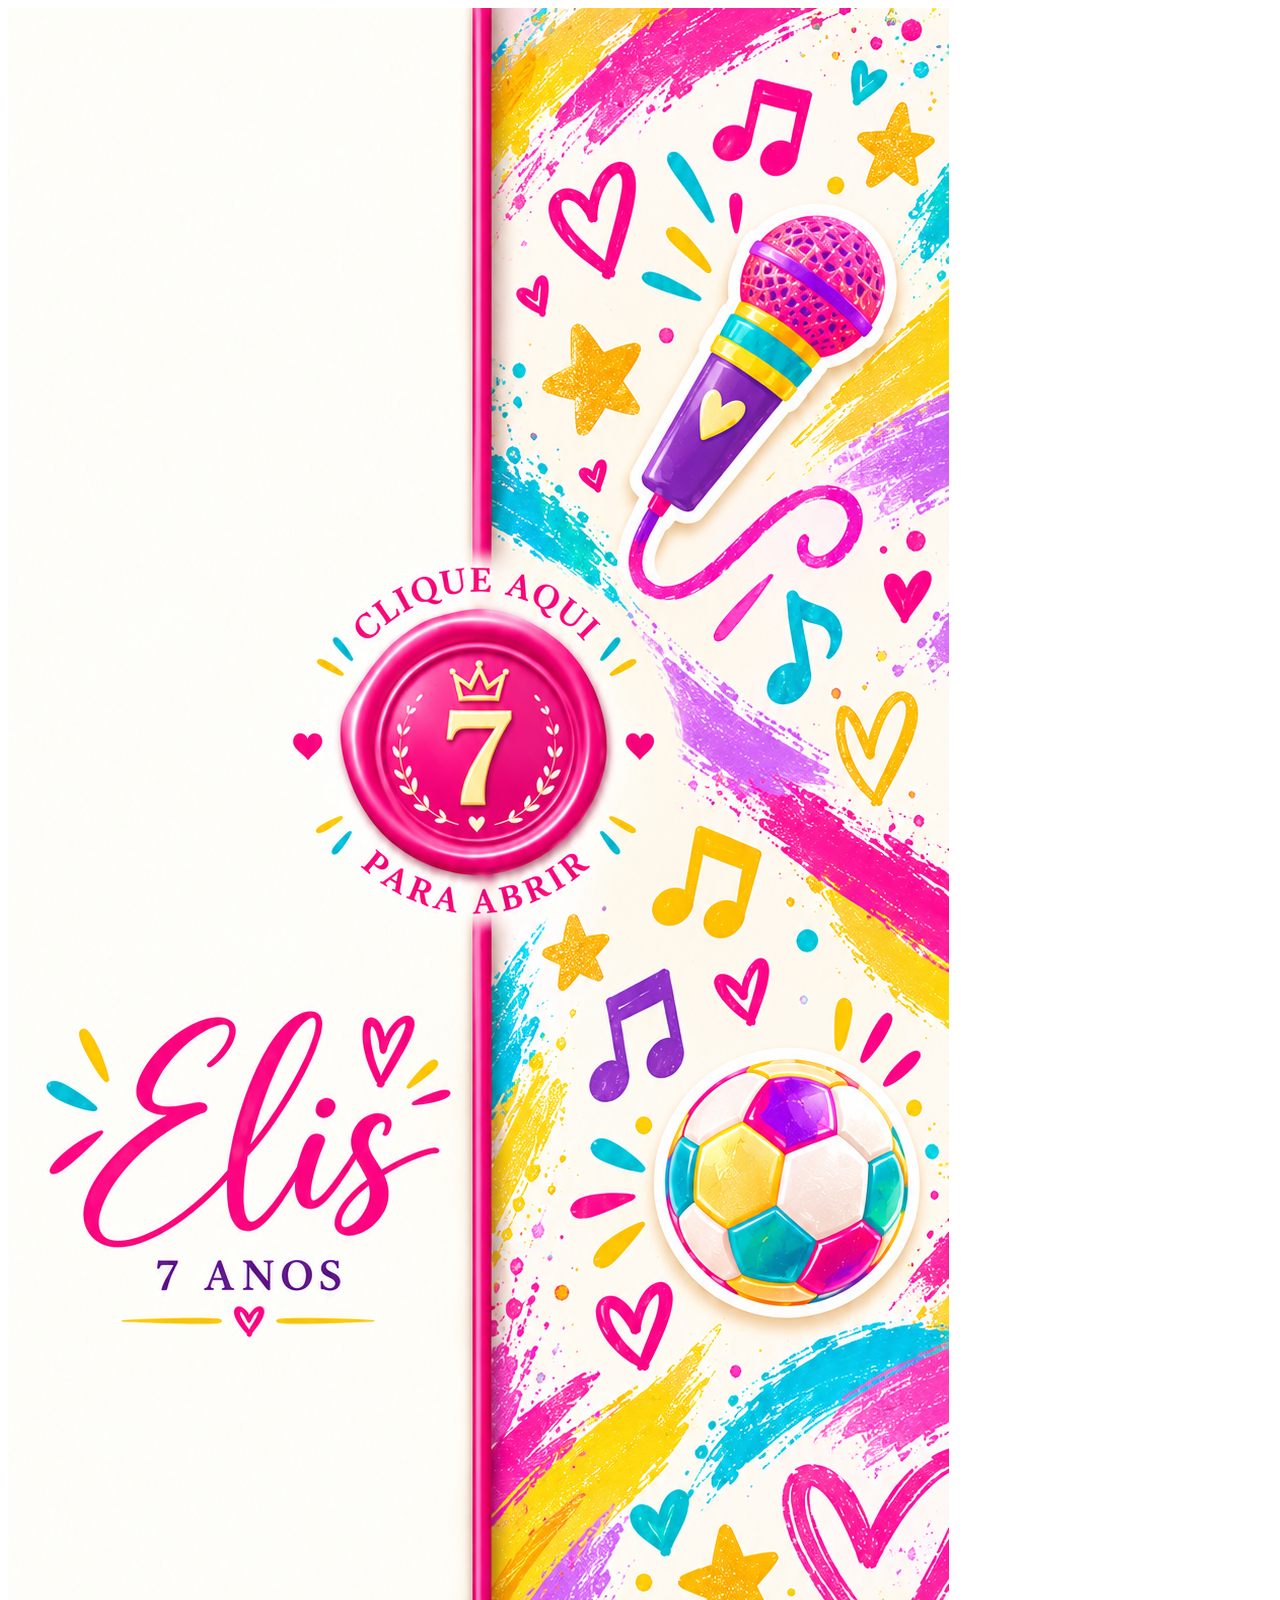
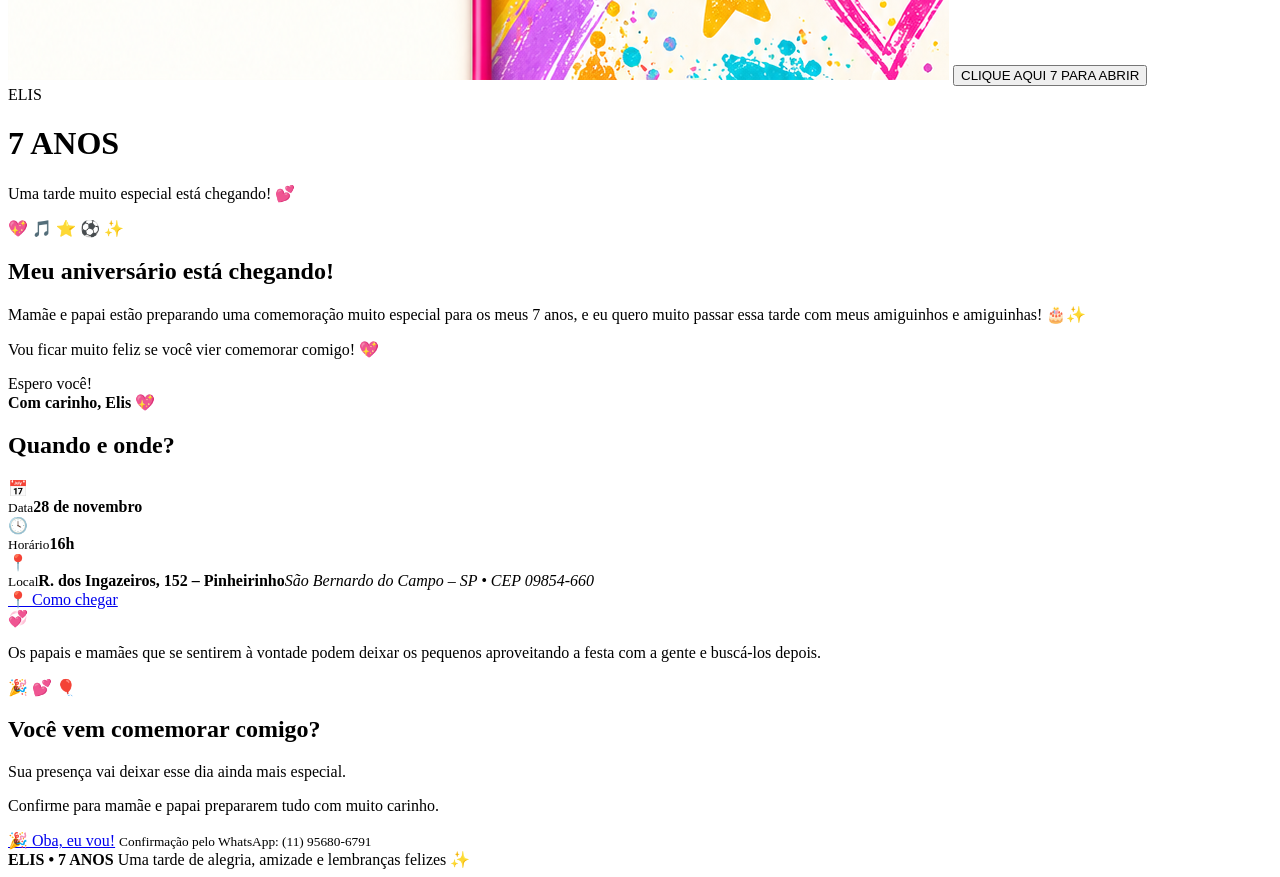
==== index.html @ 86d49a99 "Add files via upload" ====
<!doctype html>
<html lang="pt-BR">
<head>
<meta charset="utf-8">
<meta name="viewport" content="width=device-width, initial-scale=1">
<meta name="theme-color" content="#f2298a">
<title>Elis 7 anos 💖</title>
<meta name="description" content="Convite de aniversário da Elis - 7 anos">
<link rel="preconnect" href="https://fonts.googleapis.com">
<link rel="preconnect" href="https://fonts.gstatic.com" crossorigin>
<link href="https://fonts.googleapis.com/css2?family=Baloo+2:wght@500;600;700;800&family=Nunito:wght@400;600;700;800&display=swap" rel="stylesheet">
<link rel="stylesheet" href="styles.css">
</head>
<body class="locked">

<section id="envelope" class="envelope">
  <div class="cover-panel">
    <img src="capa-elis.png" alt="Capa do convite da Elis">
    <button id="openInvite" class="open-seal" aria-label="Abrir convite">
      <span class="seal-small">CLIQUE AQUI</span>
      <span class="seal-circle">7</span>
      <span class="seal-small">PARA ABRIR</span>
    </button>
  </div>
</section>

<div id="invite" class="invite" aria-hidden="true">
  <header class="inside-hero">
    <div class="paint paint1"></div>
    <div class="paint paint2"></div>
    <div class="inside-copy">
      <span class="mini">ELIS</span>
      <h1>7 ANOS</h1>
      <p>Uma tarde muito especial está chegando! 💕</p>
    </div>
  </header>

  <main>
    <section class="section">
      <div class="card intro">
        <div class="emoji-row">💖 🎵 ⭐ ⚽ ✨</div>
        <h2>Meu aniversário está chegando!</h2>
        <p>Mamãe e papai estão preparando uma comemoração muito especial para os meus 7 anos, e eu quero muito passar essa tarde com meus amiguinhos e amiguinhas! 🎂✨</p>
        <p class="strong">Vou ficar muito feliz se você vier comemorar comigo! 💖</p>
        <p class="signature">Espero você!<br><b>Com carinho, Elis 💖</b></p>
      </div>
    </section>

    <section class="section soft" id="local">
      <div class="section-wrap">
        <h2>Quando e onde?</h2>
        <div class="info-grid">
          <div class="info"><span>📅</span><div><small>Data</small><b>28 de novembro</b></div></div>
          <div class="info"><span>🕓</span><div><small>Horário</small><b>16h</b></div></div>
          <div class="info full"><span>📍</span><div><small>Local</small><b>R. dos Ingazeiros, 152 – Pinheirinho</b><em>São Bernardo do Campo – SP • CEP 09854-660</em></div></div>
        </div>
        <a class="action turquoise" href="https://www.google.com/maps/search/?api=1&query=R.%20dos%20Ingazeiros%2C%20152%20-%20Pinheirinho%2C%20S%C3%A3o%20Bernardo%20do%20Campo%20-%20SP%2C%2009854-660" target="_blank" rel="noopener">📍 Como chegar</a>
      </div>
    </section>

    <section class="section">
      <div class="parents-card">
        <span>💞</span>
        <p>Os papais e mamães que se sentirem à vontade podem deixar os pequenos aproveitando a festa com a gente e buscá-los depois.</p>
      </div>
    </section>

    <section class="section confirm" id="confirmacao">
      <div class="card confirm-card">
        <div class="emoji-row">🎉 💕 🎈</div>
        <h2>Você vem comemorar comigo?</h2>
        <p>Sua presença vai deixar esse dia ainda mais especial.</p>
        <p>Confirme para mamãe e papai prepararem tudo com muito carinho.</p>
        <a class="action whatsapp" href="https://wa.me/5511956806791?text=Ol%C3%A1%21%20Estou%20confirmando%20minha%20presen%C3%A7a%20no%20anivers%C3%A1rio%20de%207%20anos%20da%20Elis%2C%20dia%2028/11%20%C3%A0s%2016h.%20%F0%9F%92%95%F0%9F%8E%89" target="_blank" rel="noopener">🎉 Oba, eu vou!</a>
        <small class="wa-note">Confirmação pelo WhatsApp: (11) 95680-6791</small>
      </div>
    </section>
  </main>

  <footer>
    <b>ELIS • 7 ANOS</b>
    <span>Uma tarde de alegria, amizade e lembranças felizes ✨</span>
  </footer>
</div>

<script src="script.js"></script>
</body>
</html>
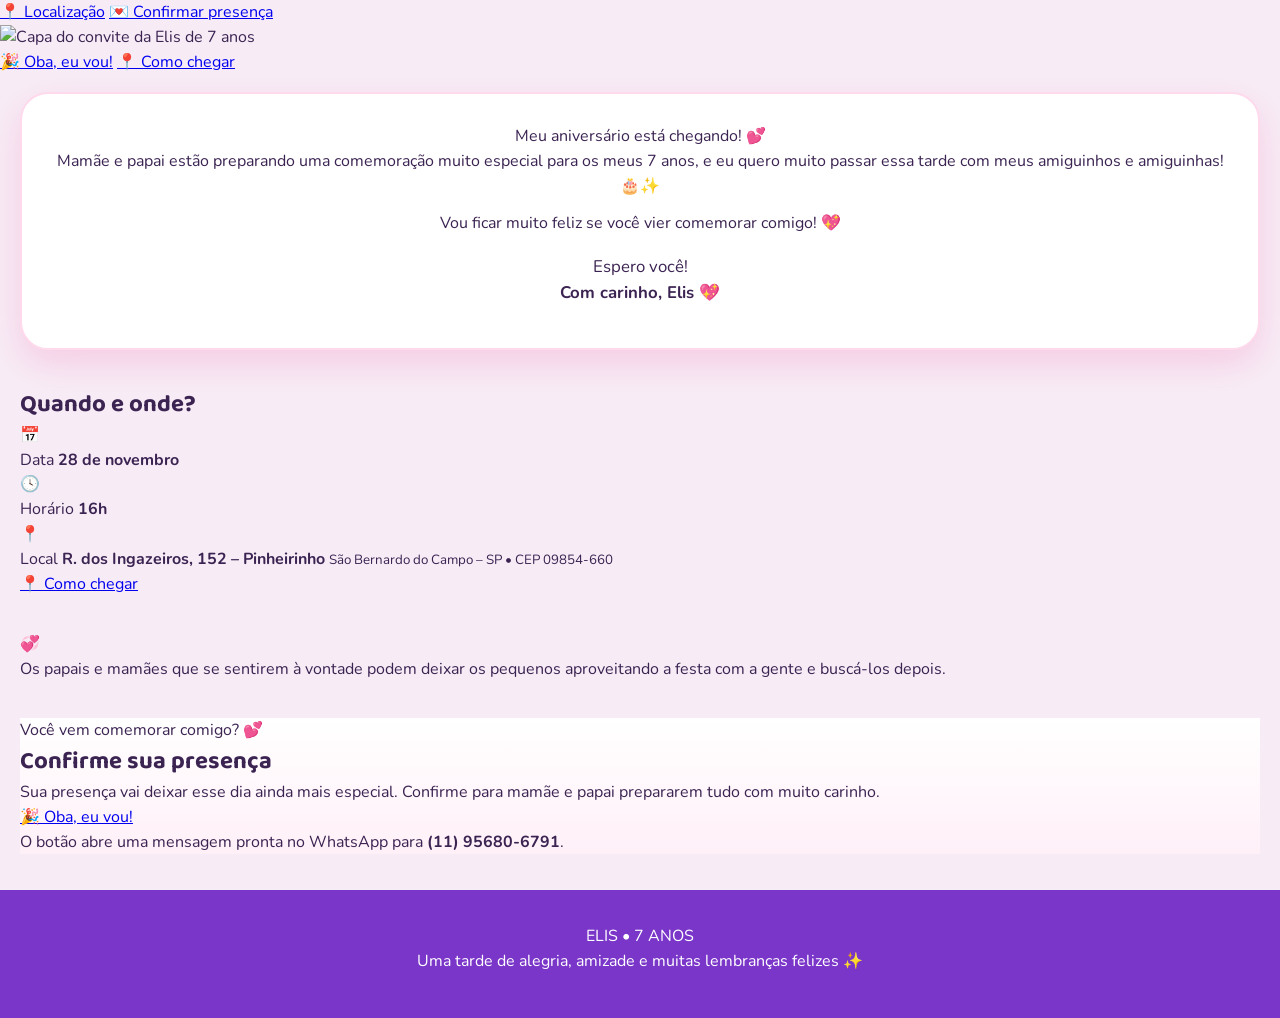
==== commit a7142d55: "Add files via upload" ====
--- a/index.html
+++ b/index.html
@@ -1,88 +1,121 @@
 <!doctype html>
 <html lang="pt-BR">
 <head>
-<meta charset="utf-8">
-<meta name="viewport" content="width=device-width, initial-scale=1">
-<meta name="theme-color" content="#f2298a">
-<title>Elis 7 anos 💖</title>
-<meta name="description" content="Convite de aniversário da Elis - 7 anos">
-<link rel="preconnect" href="https://fonts.googleapis.com">
-<link rel="preconnect" href="https://fonts.gstatic.com" crossorigin>
-<link href="https://fonts.googleapis.com/css2?family=Baloo+2:wght@500;600;700;800&family=Nunito:wght@400;600;700;800&display=swap" rel="stylesheet">
-<link rel="stylesheet" href="styles.css">
+  <meta charset="utf-8">
+  <meta name="viewport" content="width=device-width, initial-scale=1">
+  <meta name="theme-color" content="#f2298a">
+  <meta name="description" content="Convite interativo de aniversário de 7 anos da Elis">
+  <meta property="og:title" content="Elis 7 anos 💖">
+  <meta property="og:description" content="Você está convidado para comemorar comigo! 28/11 às 16h.">
+  <title>Elis 7 anos 💖</title>
+  <link rel="preconnect" href="https://fonts.googleapis.com">
+  <link rel="preconnect" href="https://fonts.gstatic.com" crossorigin>
+  <link href="https://fonts.googleapis.com/css2?family=Baloo+2:wght@500;600;700;800&family=Nunito:wght@400;600;700;800&display=swap" rel="stylesheet">
+  <link rel="stylesheet" href="styles.css">
 </head>
-<body class="locked">
+<body>
+  <header class="hero" id="topo">
+    <nav class="topbar">
+      <a href="#local" class="nav-link">📍 Localização</a>
+      <a href="#confirmacao" class="nav-link">💌 Confirmar presença</a>
+    </nav>
 
-<section id="envelope" class="envelope">
-  <div class="cover-panel">
-    <img src="capa-elis.png" alt="Capa do convite da Elis">
-    <button id="openInvite" class="open-seal" aria-label="Abrir convite">
-      <span class="seal-small">CLIQUE AQUI</span>
-      <span class="seal-circle">7</span>
-      <span class="seal-small">PARA ABRIR</span>
-    </button>
-  </div>
-</section>
+    <div class="cover-wrapper">
+      <img src="capa-elis-aprovada.png" alt="Capa do convite da Elis de 7 anos" class="cover-image">
+    </div>
 
-<div id="invite" class="invite" aria-hidden="true">
-  <header class="inside-hero">
-    <div class="paint paint1"></div>
-    <div class="paint paint2"></div>
-    <div class="inside-copy">
-      <span class="mini">ELIS</span>
-      <h1>7 ANOS</h1>
-      <p>Uma tarde muito especial está chegando! 💕</p>
+    <div class="hero-actions">
+      <a class="btn btn-primary" href="#confirmacao">🎉 Oba, eu vou!</a>
+      <a class="btn btn-secondary" href="#local">📍 Como chegar</a>
     </div>
   </header>
 
   <main>
-    <section class="section">
-      <div class="card intro">
-        <div class="emoji-row">💖 🎵 ⭐ ⚽ ✨</div>
-        <h2>Meu aniversário está chegando!</h2>
-        <p>Mamãe e papai estão preparando uma comemoração muito especial para os meus 7 anos, e eu quero muito passar essa tarde com meus amiguinhos e amiguinhas! 🎂✨</p>
-        <p class="strong">Vou ficar muito feliz se você vier comemorar comigo! 💖</p>
-        <p class="signature">Espero você!<br><b>Com carinho, Elis 💖</b></p>
+    <section class="section intro">
+      <div class="section-inner card">
+        <span class="eyebrow">Meu aniversário está chegando! 💕</span>
+        <p>
+          Mamãe e papai estão preparando uma comemoração muito especial para os meus 7 anos,
+          e eu quero muito passar essa tarde com meus amiguinhos e amiguinhas! 🎂✨
+        </p>
+        <p class="highlight">
+          Vou ficar muito feliz se você vier comemorar comigo! 💖
+        </p>
+        <p class="signature">Espero você!<br><strong>Com carinho, Elis 💖</strong></p>
       </div>
     </section>
 
-    <section class="section soft" id="local">
-      <div class="section-wrap">
+    <section class="section details">
+      <div class="section-inner">
         <h2>Quando e onde?</h2>
-        <div class="info-grid">
-          <div class="info"><span>📅</span><div><small>Data</small><b>28 de novembro</b></div></div>
-          <div class="info"><span>🕓</span><div><small>Horário</small><b>16h</b></div></div>
-          <div class="info full"><span>📍</span><div><small>Local</small><b>R. dos Ingazeiros, 152 – Pinheirinho</b><em>São Bernardo do Campo – SP • CEP 09854-660</em></div></div>
+        <div class="detail-grid">
+          <article class="detail-card">
+            <div class="detail-icon">📅</div>
+            <div>
+              <span>Data</span>
+              <strong>28 de novembro</strong>
+            </div>
+          </article>
+
+          <article class="detail-card">
+            <div class="detail-icon">🕓</div>
+            <div>
+              <span>Horário</span>
+              <strong>16h</strong>
+            </div>
+          </article>
+
+          <article class="detail-card full" id="local">
+            <div class="detail-icon">📍</div>
+            <div>
+              <span>Local</span>
+              <strong>R. dos Ingazeiros, 152 – Pinheirinho</strong>
+              <small>São Bernardo do Campo – SP • CEP 09854-660</small>
+            </div>
+          </article>
         </div>
-        <a class="action turquoise" href="https://www.google.com/maps/search/?api=1&query=R.%20dos%20Ingazeiros%2C%20152%20-%20Pinheirinho%2C%20S%C3%A3o%20Bernardo%20do%20Campo%20-%20SP%2C%2009854-660" target="_blank" rel="noopener">📍 Como chegar</a>
+
+        <a class="btn btn-secondary map-btn" href="https://www.google.com/maps/search/?api=1&query=R.%20dos%20Ingazeiros%2C%20152%20-%20Pinheirinho%2C%20S%C3%A3o%20Bernardo%20do%20Campo%20-%20SP%2C%2009854-660" target="_blank" rel="noopener">
+          📍 Como chegar
+        </a>
       </div>
     </section>
 
-    <section class="section">
-      <div class="parents-card">
-        <span>💞</span>
-        <p>Os papais e mamães que se sentirem à vontade podem deixar os pequenos aproveitando a festa com a gente e buscá-los depois.</p>
+    <section class="section parents-note">
+      <div class="section-inner note-card">
+        <div class="note-icon">💞</div>
+        <p>
+          Os papais e mamães que se sentirem à vontade podem deixar os pequenos
+          aproveitando a festa com a gente e buscá-los depois.
+        </p>
       </div>
     </section>
 
     <section class="section confirm" id="confirmacao">
-      <div class="card confirm-card">
-        <div class="emoji-row">🎉 💕 🎈</div>
-        <h2>Você vem comemorar comigo?</h2>
-        <p>Sua presença vai deixar esse dia ainda mais especial.</p>
-        <p>Confirme para mamãe e papai prepararem tudo com muito carinho.</p>
-        <a class="action whatsapp" href="https://wa.me/5511956806791?text=Ol%C3%A1%21%20Estou%20confirmando%20minha%20presen%C3%A7a%20no%20anivers%C3%A1rio%20de%207%20anos%20da%20Elis%2C%20dia%2028/11%20%C3%A0s%2016h.%20%F0%9F%92%95%F0%9F%8E%89" target="_blank" rel="noopener">🎉 Oba, eu vou!</a>
-        <small class="wa-note">Confirmação pelo WhatsApp: (11) 95680-6791</small>
+      <div class="section-inner confirm-card">
+        <span class="eyebrow">Você vem comemorar comigo? 💕</span>
+        <h2>Confirme sua presença</h2>
+        <p>
+          Sua presença vai deixar esse dia ainda mais especial.
+          Confirme para mamãe e papai prepararem tudo com muito carinho.
+        </p>
+
+        <a class="btn btn-whatsapp" href="https://wa.me/5511956806791?text=Ol%C3%A1%21%20Estou%20confirmando%20minha%20presen%C3%A7a%20no%20anivers%C3%A1rio%20de%207%20anos%20da%20Elis%2C%20dia%2028/11%20%C3%A0s%2016h.%20%F0%9F%92%95%F0%9F%8E%89" target="_blank" rel="noopener">
+          🎉 Oba, eu vou!
+        </a>
+
+        <p class="whatsapp-hint">
+          O botão abre uma mensagem pronta no WhatsApp para <strong>(11) 95680-6791</strong>.
+        </p>
       </div>
     </section>
   </main>
 
   <footer>
-    <b>ELIS • 7 ANOS</b>
-    <span>Uma tarde de alegria, amizade e lembranças felizes ✨</span>
+    <div class="footer-mark">ELIS • 7 ANOS</div>
+    <p>Uma tarde de alegria, amizade e muitas lembranças felizes ✨</p>
   </footer>
-</div>
 
-<script src="script.js"></script>
+  <script src="script.js"></script>
 </body>
 </html>
--- a/styles.css
+++ b/styles.css
@@ -0,0 +1,313 @@
+:root {
+  --pink: #f2298a;
+  --pink-soft: #ffd9ec;
+  --turquoise: #19bfd3;
+  --yellow: #ffc61f;
+  --purple: #7a35c9;
+  --cream: #fffaf3;
+  --ink: #3b2352;
+  --radius: 28px;
+  --shadow: 0 14px 34px rgba(242, 41, 138, .16);
+}
+
+* { box-sizing: border-box; margin: 0; padding: 0; }
+
+html { scroll-behavior: smooth; }
+
+body {
+  font-family: "Nunito", system-ui, sans-serif;
+  color: var(--ink);
+  background: var(--cream);
+  line-height: 1.55;
+  -webkit-font-smoothing: antialiased;
+}
+
+body.locked { overflow: hidden; height: 100dvh; }
+
+h1, h2, .mini, .seal-circle { font-family: "Baloo 2", "Nunito", sans-serif; }
+
+/* ---------- CAPA ---------- */
+.envelope {
+  position: fixed;
+  inset: 0;
+  z-index: 50;
+  display: grid;
+  place-items: center;
+  background:
+    radial-gradient(circle at 15% 20%, rgba(255, 198, 31, .55) 0 90px, transparent 91px),
+    radial-gradient(circle at 88% 78%, rgba(25, 191, 211, .55) 0 120px, transparent 121px),
+    radial-gradient(circle at 80% 12%, rgba(255, 255, 255, .18) 0 60px, transparent 61px),
+    linear-gradient(135deg, #f2298a 0%, #b0309f 50%, #6a2fc0 100%);
+  transition: opacity .8s ease, transform .9s cubic-bezier(.7, 0, .3, 1), visibility 0s linear .9s;
+}
+
+.envelope.opening {
+  opacity: 0;
+  transform: scale(1.06);
+  visibility: hidden;
+  pointer-events: none;
+}
+
+.cover-panel {
+  position: relative;
+  height: 100dvh;
+  width: min(100vw, calc(100dvh * 941 / 1672));
+  aspect-ratio: 941 / 1672;
+  box-shadow: 0 0 70px rgba(40, 10, 80, .45);
+}
+
+.cover-panel img {
+  width: 100%;
+  height: 100%;
+  display: block;
+  object-fit: cover;
+  user-select: none;
+  -webkit-user-drag: none;
+}
+
+/* área clicável sobre o lacre desenhado na capa */
+.open-seal {
+  position: absolute;
+  left: 49.5%;
+  top: 44%;
+  width: 36%;
+  aspect-ratio: 1;
+  transform: translate(-50%, -50%);
+  border: 0;
+  border-radius: 50%;
+  background: transparent;
+  cursor: pointer;
+  color: transparent;
+  -webkit-tap-highlight-color: transparent;
+}
+
+.open-seal span {
+  position: absolute;
+  width: 1px;
+  height: 1px;
+  overflow: hidden;
+  clip-path: inset(50%);
+}
+
+.open-seal::before,
+.open-seal::after {
+  content: "";
+  position: absolute;
+  inset: 17%;
+  border-radius: 50%;
+  border: 3px solid var(--pink);
+  opacity: 0;
+  animation: ring 2.4s ease-out infinite;
+}
+.open-seal::after { animation-delay: 1.2s; }
+
+.open-seal:hover::before,
+.open-seal:focus-visible::before { border-color: var(--yellow); }
+.open-seal:focus-visible { outline: 3px dashed var(--turquoise); outline-offset: 4px; }
+
+@keyframes ring {
+  0%   { transform: scale(.85); opacity: .75; }
+  100% { transform: scale(1.5); opacity: 0; }
+}
+
+/* ---------- CONVITE ---------- */
+.invite {
+  max-width: 560px;
+  margin: 0 auto;
+  background: var(--cream);
+  min-height: 100dvh;
+  overflow: hidden;
+  box-shadow: 0 0 60px rgba(122, 53, 201, .08);
+}
+
+.inside-hero {
+  position: relative;
+  text-align: center;
+  padding: 64px 24px 84px;
+  color: #fff;
+  background: linear-gradient(160deg, var(--pink) 0%, #ff5fa9 55%, #ff8cc0 100%);
+  overflow: hidden;
+}
+
+.inside-hero::after {
+  content: "";
+  position: absolute;
+  left: -5%;
+  right: -5%;
+  bottom: -1px;
+  height: 46px;
+  background: var(--cream);
+  border-radius: 50% 50% 0 0 / 100% 100% 0 0;
+}
+
+.paint {
+  position: absolute;
+  border-radius: 60px;
+  opacity: .9;
+  transform: rotate(-24deg);
+}
+.paint1 { width: 200px; height: 30px; background: var(--yellow); top: 18px; right: -95px; }
+.paint2 { width: 200px; height: 30px; background: var(--turquoise); bottom: 60px; left: -50px; }
+
+.inside-copy { position: relative; z-index: 1; }
+
+.mini {
+  display: inline-block;
+  font-size: 1.05rem;
+  font-weight: 700;
+  letter-spacing: .5em;
+  padding-left: .5em;
+  color: var(--yellow);
+}
+
+.inside-hero h1 {
+  font-size: clamp(3.6rem, 18vw, 5.6rem);
+  line-height: 1;
+  font-weight: 800;
+  text-shadow: 0 5px 0 rgba(122, 53, 201, .35);
+  margin: 4px 0 10px;
+}
+
+.inside-hero p { font-size: 1.1rem; font-weight: 700; }
+
+.section { padding: 18px 20px; }
+
+.card {
+  background: #fff;
+  border-radius: var(--radius);
+  padding: 30px 24px;
+  text-align: center;
+  box-shadow: var(--shadow);
+  border: 2px solid var(--pink-soft);
+}
+
+.emoji-row { font-size: 1.6rem; letter-spacing: .2em; margin-bottom: 8px; }
+
+.card h2, .section-wrap h2 {
+  font-size: 1.8rem;
+  line-height: 1.15;
+  color: var(--pink);
+  font-weight: 800;
+  margin-bottom: 12px;
+}
+
+.card p { margin-bottom: 12px; }
+.card p.strong { font-weight: 800; color: var(--purple); font-size: 1.08rem; }
+.signature { margin-top: 18px; font-size: 1.05rem; }
+.signature b { color: var(--pink); font-family: "Baloo 2", sans-serif; font-size: 1.25rem; }
+
+/* quando e onde */
+.section.soft {
+  background: linear-gradient(180deg, #fff3fa, #ecfbfd);
+  padding: 34px 20px;
+  margin: 10px 0;
+}
+
+.section-wrap { text-align: center; }
+
+.info-grid {
+  display: grid;
+  grid-template-columns: 1fr 1fr;
+  gap: 12px;
+  margin: 18px 0 22px;
+  text-align: left;
+}
+
+.info {
+  display: flex;
+  align-items: center;
+  gap: 12px;
+  background: #fff;
+  border-radius: 22px;
+  padding: 16px;
+  box-shadow: 0 8px 20px rgba(122, 53, 201, .09);
+  border: 2px solid #f0e6fb;
+}
+.info.full { grid-column: 1 / -1; }
+.info > span { font-size: 1.9rem; }
+.info small {
+  display: block;
+  font-size: .74rem;
+  font-weight: 800;
+  letter-spacing: .12em;
+  text-transform: uppercase;
+  color: var(--turquoise);
+}
+.info b { display: block; font-size: 1.1rem; color: var(--purple); line-height: 1.25; }
+.info em { display: block; font-style: normal; font-size: .88rem; margin-top: 3px; opacity: .8; }
+
+/* botões */
+.action {
+  display: inline-block;
+  padding: 15px 30px;
+  border-radius: 999px;
+  font-family: "Baloo 2", sans-serif;
+  font-weight: 700;
+  font-size: 1.15rem;
+  color: #fff;
+  text-decoration: none;
+  box-shadow: 0 8px 0 rgba(0, 0, 0, .13), 0 14px 24px rgba(0, 0, 0, .12);
+  transition: transform .15s ease, box-shadow .15s ease;
+}
+.action:active { transform: translateY(4px); box-shadow: 0 4px 0 rgba(0, 0, 0, .13); }
+.action.turquoise { background: var(--turquoise); }
+.action.whatsapp { background: #1fb855; margin-top: 8px; }
+
+/* pais */
+.parents-card {
+  display: flex;
+  gap: 14px;
+  align-items: center;
+  background: #fff8e0;
+  border: 2px dashed var(--yellow);
+  border-radius: 24px;
+  padding: 18px 20px;
+  font-size: .98rem;
+}
+.parents-card span { font-size: 2rem; }
+
+/* confirmação */
+.confirm { padding-bottom: 36px; }
+.confirm-card { background: linear-gradient(180deg, #fff, #fff0f8); }
+.wa-note { display: block; margin-top: 14px; font-size: .85rem; opacity: .75; }
+
+footer {
+  text-align: center;
+  padding: 34px 20px 44px;
+  background: var(--purple);
+  color: #fff;
+}
+footer b {
+  display: block;
+  font-family: "Baloo 2", sans-serif;
+  font-size: 1.3rem;
+  letter-spacing: .2em;
+  color: var(--yellow);
+}
+footer span { font-size: .92rem; opacity: .9; }
+
+/* entrada suave */
+.reveal { opacity: 0; transform: translateY(26px); transition: opacity .7s ease, transform .7s ease; }
+.reveal.in { opacity: 1; transform: none; }
+
+/* confete de corações */
+.float-heart {
+  position: fixed;
+  bottom: -30px;
+  z-index: 60;
+  pointer-events: none;
+  animation: rise linear forwards;
+}
+@keyframes rise {
+  to { transform: translateY(-110vh) rotate(25deg); opacity: 0; }
+}
+
+@media (prefers-reduced-motion: reduce) {
+  * { animation: none !important; transition: none !important; }
+  .reveal { opacity: 1; transform: none; }
+}
+
+@media (min-width: 600px) {
+  body { background: #f7ecf6; }
+  .invite { margin: 24px auto; border-radius: 36px; min-height: 0; }
+}
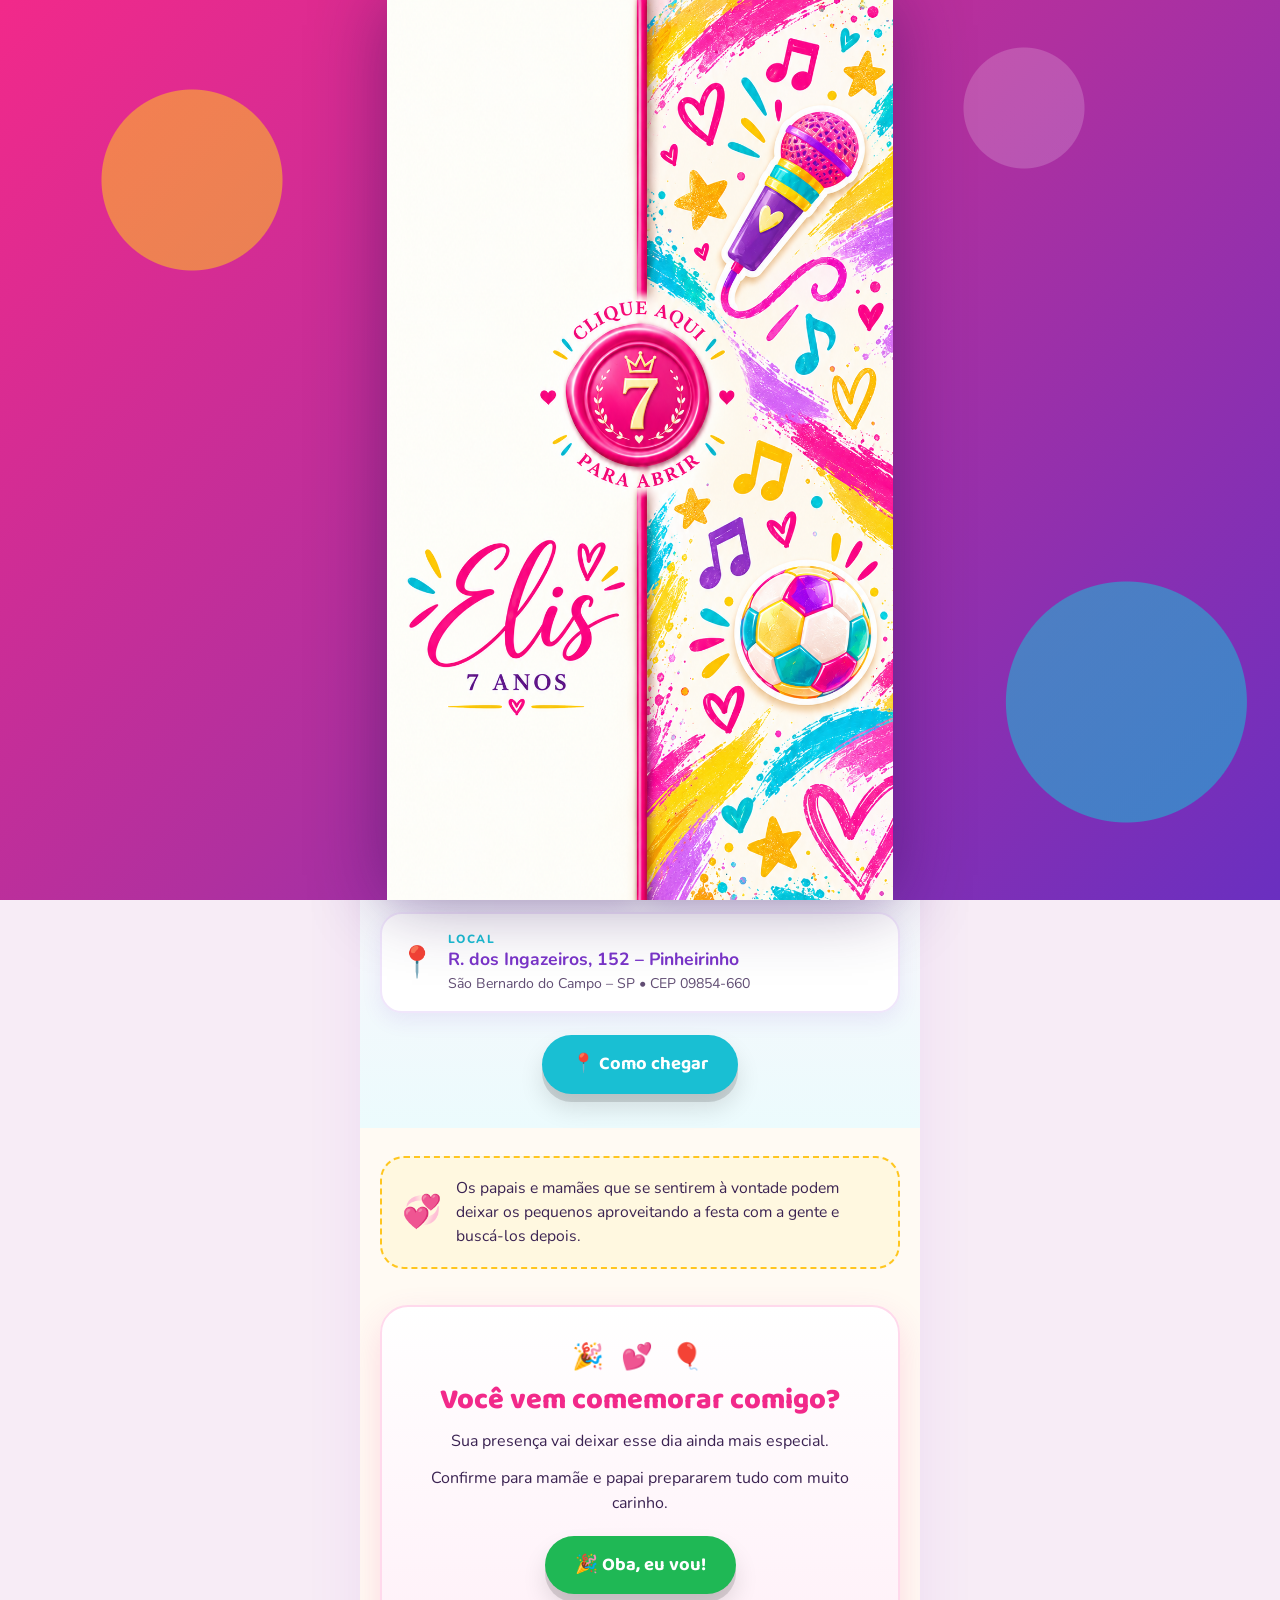
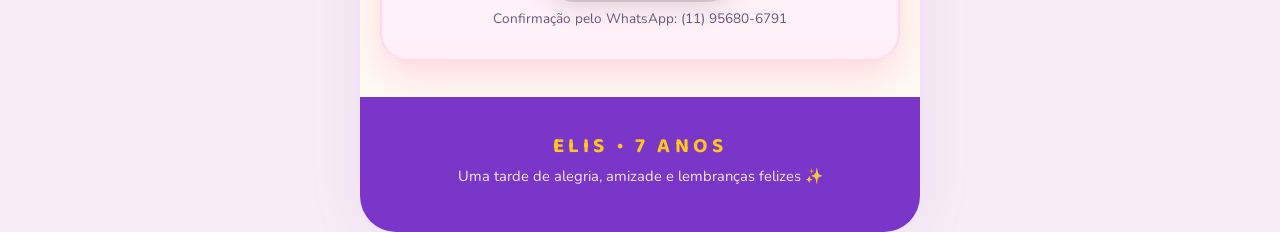
==== commit e1bc2213: "Add files via upload" ====
--- a/index.html
+++ b/index.html
@@ -1,121 +1,102 @@
 <!doctype html>
 <html lang="pt-BR">
 <head>
-  <meta charset="utf-8">
-  <meta name="viewport" content="width=device-width, initial-scale=1">
-  <meta name="theme-color" content="#f2298a">
-  <meta name="description" content="Convite interativo de aniversário de 7 anos da Elis">
-  <meta property="og:title" content="Elis 7 anos 💖">
-  <meta property="og:description" content="Você está convidado para comemorar comigo! 28/11 às 16h.">
-  <title>Elis 7 anos 💖</title>
-  <link rel="preconnect" href="https://fonts.googleapis.com">
-  <link rel="preconnect" href="https://fonts.gstatic.com" crossorigin>
-  <link href="https://fonts.googleapis.com/css2?family=Baloo+2:wght@500;600;700;800&family=Nunito:wght@400;600;700;800&display=swap" rel="stylesheet">
-  <link rel="stylesheet" href="styles.css">
+<meta charset="utf-8">
+<meta name="viewport" content="width=device-width, initial-scale=1">
+<meta name="theme-color" content="#f2298a">
+<title>Elis 7 anos 💖</title>
+<meta name="description" content="Convite de aniversário da Elis - 7 anos">
+
+<!-- Prévia ao compartilhar no WhatsApp / redes -->
+<meta property="og:type" content="website">
+<meta property="og:locale" content="pt_BR">
+<meta property="og:site_name" content="Aniversário da Elis">
+<meta property="og:title" content="Elis 7 anos 💖 Você está convidado!">
+<meta property="og:description" content="28 de novembro, às 16h • Toque para abrir o convite 🎉">
+<meta property="og:url" content="https://rosemeire03.github.io/elis7anos/">
+<meta property="og:image" content="https://rosemeire03.github.io/elis7anos/og-elis.jpg">
+<meta property="og:image:type" content="image/jpeg">
+<meta property="og:image:width" content="1200">
+<meta property="og:image:height" content="630">
+<meta property="og:image:alt" content="Convite de aniversário de 7 anos da Elis">
+<meta name="twitter:card" content="summary_large_image">
+<link rel="preconnect" href="https://fonts.googleapis.com">
+<link rel="preconnect" href="https://fonts.gstatic.com" crossorigin>
+<link href="https://fonts.googleapis.com/css2?family=Baloo+2:wght@500;600;700;800&family=Nunito:wght@400;600;700;800&display=swap" rel="stylesheet">
+<link rel="stylesheet" href="styles.css">
 </head>
-<body>
-  <header class="hero" id="topo">
-    <nav class="topbar">
-      <a href="#local" class="nav-link">📍 Localização</a>
-      <a href="#confirmacao" class="nav-link">💌 Confirmar presença</a>
-    </nav>
+<body class="locked">
 
-    <div class="cover-wrapper">
-      <img src="capa-elis-aprovada.png" alt="Capa do convite da Elis de 7 anos" class="cover-image">
-    </div>
+<section id="envelope" class="envelope">
+  <div class="cover-panel">
+    <img src="capa-elis.png" alt="Capa do convite da Elis">
+    <button id="openInvite" class="open-seal" aria-label="Abrir convite">
+      <span class="seal-small">CLIQUE AQUI</span>
+      <span class="seal-circle">7</span>
+      <span class="seal-small">PARA ABRIR</span>
+    </button>
+  </div>
+</section>
 
-    <div class="hero-actions">
-      <a class="btn btn-primary" href="#confirmacao">🎉 Oba, eu vou!</a>
-      <a class="btn btn-secondary" href="#local">📍 Como chegar</a>
+<div id="invite" class="invite" aria-hidden="true">
+  <header class="inside-hero">
+    <div class="paint paint1"></div>
+    <div class="paint paint2"></div>
+    <div class="inside-copy">
+      <span class="mini">ELIS</span>
+      <h1>7 ANOS</h1>
+      <p>Uma tarde muito especial está chegando! 💕</p>
     </div>
   </header>
 
   <main>
-    <section class="section intro">
-      <div class="section-inner card">
-        <span class="eyebrow">Meu aniversário está chegando! 💕</span>
-        <p>
-          Mamãe e papai estão preparando uma comemoração muito especial para os meus 7 anos,
-          e eu quero muito passar essa tarde com meus amiguinhos e amiguinhas! 🎂✨
-        </p>
-        <p class="highlight">
-          Vou ficar muito feliz se você vier comemorar comigo! 💖
-        </p>
-        <p class="signature">Espero você!<br><strong>Com carinho, Elis 💖</strong></p>
+    <section class="section">
+      <div class="card intro">
+        <div class="emoji-row">💖 🎵 ⭐ ⚽ ✨</div>
+        <h2>Meu aniversário está chegando!</h2>
+        <p>Mamãe e papai estão preparando uma comemoração muito especial para os meus 7 anos, e eu quero muito passar essa tarde com meus amiguinhos e amiguinhas! 🎂✨</p>
+        <p class="strong">Vou ficar muito feliz se você vier comemorar comigo! 💖</p>
+        <p class="signature">Espero você!<br><b>Com carinho, Elis 💖</b></p>
       </div>
     </section>
 
-    <section class="section details">
-      <div class="section-inner">
+    <section class="section soft" id="local">
+      <div class="section-wrap">
         <h2>Quando e onde?</h2>
-        <div class="detail-grid">
-          <article class="detail-card">
-            <div class="detail-icon">📅</div>
-            <div>
-              <span>Data</span>
-              <strong>28 de novembro</strong>
-            </div>
-          </article>
-
-          <article class="detail-card">
-            <div class="detail-icon">🕓</div>
-            <div>
-              <span>Horário</span>
-              <strong>16h</strong>
-            </div>
-          </article>
-
-          <article class="detail-card full" id="local">
-            <div class="detail-icon">📍</div>
-            <div>
-              <span>Local</span>
-              <strong>R. dos Ingazeiros, 152 – Pinheirinho</strong>
-              <small>São Bernardo do Campo – SP • CEP 09854-660</small>
-            </div>
-          </article>
+        <div class="info-grid">
+          <div class="info"><span>📅</span><div><small>Data</small><b>28 de novembro</b></div></div>
+          <div class="info"><span>🕓</span><div><small>Horário</small><b>16h</b></div></div>
+          <div class="info full"><span>📍</span><div><small>Local</small><b>R. dos Ingazeiros, 152 – Pinheirinho</b><em>São Bernardo do Campo – SP • CEP 09854-660</em></div></div>
         </div>
-
-        <a class="btn btn-secondary map-btn" href="https://www.google.com/maps/search/?api=1&query=R.%20dos%20Ingazeiros%2C%20152%20-%20Pinheirinho%2C%20S%C3%A3o%20Bernardo%20do%20Campo%20-%20SP%2C%2009854-660" target="_blank" rel="noopener">
-          📍 Como chegar
-        </a>
+        <a class="action turquoise" href="https://www.google.com/maps/search/?api=1&query=R.%20dos%20Ingazeiros%2C%20152%20-%20Pinheirinho%2C%20S%C3%A3o%20Bernardo%20do%20Campo%20-%20SP%2C%2009854-660" target="_blank" rel="noopener">📍 Como chegar</a>
       </div>
     </section>
 
-    <section class="section parents-note">
-      <div class="section-inner note-card">
-        <div class="note-icon">💞</div>
-        <p>
-          Os papais e mamães que se sentirem à vontade podem deixar os pequenos
-          aproveitando a festa com a gente e buscá-los depois.
-        </p>
+    <section class="section">
+      <div class="parents-card">
+        <span>💞</span>
+        <p>Os papais e mamães que se sentirem à vontade podem deixar os pequenos aproveitando a festa com a gente e buscá-los depois.</p>
       </div>
     </section>
 
     <section class="section confirm" id="confirmacao">
-      <div class="section-inner confirm-card">
-        <span class="eyebrow">Você vem comemorar comigo? 💕</span>
-        <h2>Confirme sua presença</h2>
-        <p>
-          Sua presença vai deixar esse dia ainda mais especial.
-          Confirme para mamãe e papai prepararem tudo com muito carinho.
-        </p>
-
-        <a class="btn btn-whatsapp" href="https://wa.me/5511956806791?text=Ol%C3%A1%21%20Estou%20confirmando%20minha%20presen%C3%A7a%20no%20anivers%C3%A1rio%20de%207%20anos%20da%20Elis%2C%20dia%2028/11%20%C3%A0s%2016h.%20%F0%9F%92%95%F0%9F%8E%89" target="_blank" rel="noopener">
-          🎉 Oba, eu vou!
-        </a>
-
-        <p class="whatsapp-hint">
-          O botão abre uma mensagem pronta no WhatsApp para <strong>(11) 95680-6791</strong>.
-        </p>
+      <div class="card confirm-card">
+        <div class="emoji-row">🎉 💕 🎈</div>
+        <h2>Você vem comemorar comigo?</h2>
+        <p>Sua presença vai deixar esse dia ainda mais especial.</p>
+        <p>Confirme para mamãe e papai prepararem tudo com muito carinho.</p>
+        <a class="action whatsapp" href="https://wa.me/5511956806791?text=Ol%C3%A1%21%20Estou%20confirmando%20minha%20presen%C3%A7a%20no%20anivers%C3%A1rio%20de%207%20anos%20da%20Elis%2C%20dia%2028/11%20%C3%A0s%2016h.%20%F0%9F%92%95%F0%9F%8E%89" target="_blank" rel="noopener">🎉 Oba, eu vou!</a>
+        <small class="wa-note">Confirmação pelo WhatsApp: (11) 95680-6791</small>
       </div>
     </section>
   </main>
 
   <footer>
-    <div class="footer-mark">ELIS • 7 ANOS</div>
-    <p>Uma tarde de alegria, amizade e muitas lembranças felizes ✨</p>
+    <b>ELIS • 7 ANOS</b>
+    <span>Uma tarde de alegria, amizade e lembranças felizes ✨</span>
   </footer>
+</div>
 
-  <script src="script.js"></script>
+<script src="script.js"></script>
 </body>
 </html>
